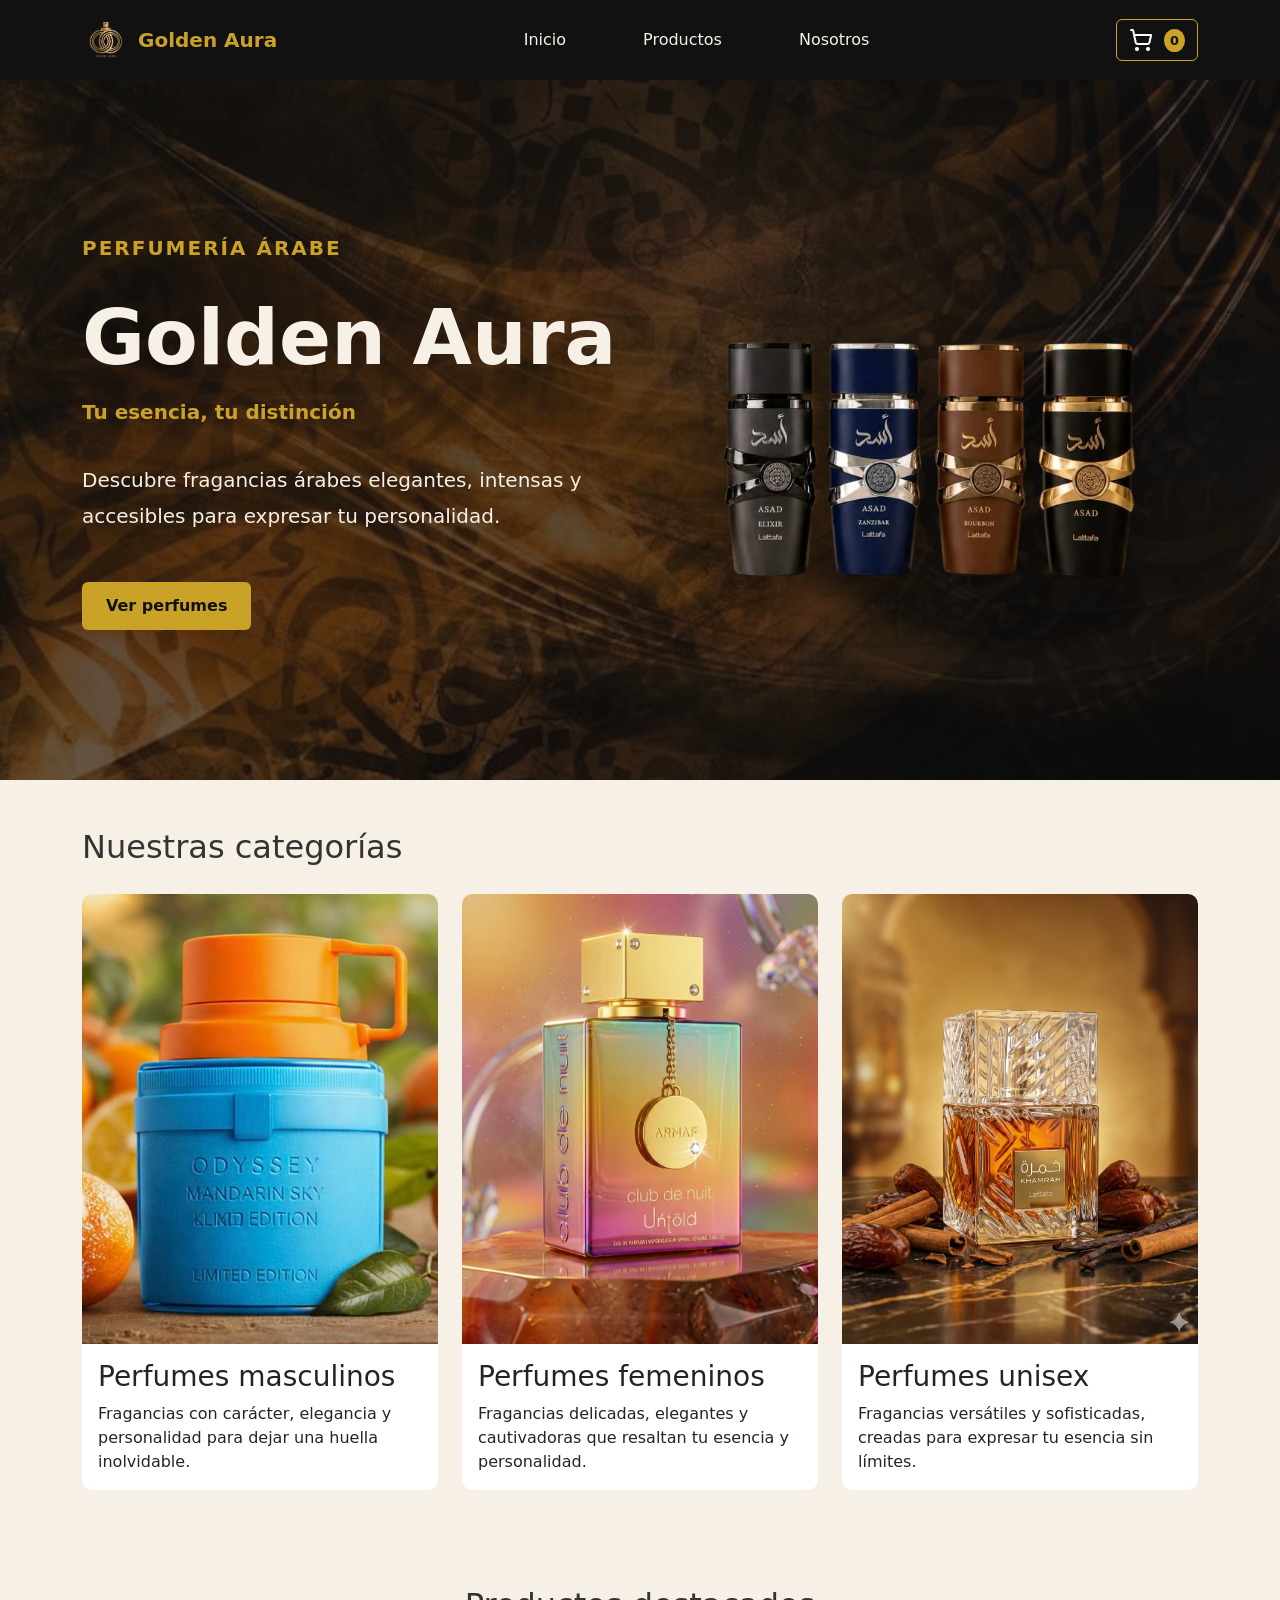
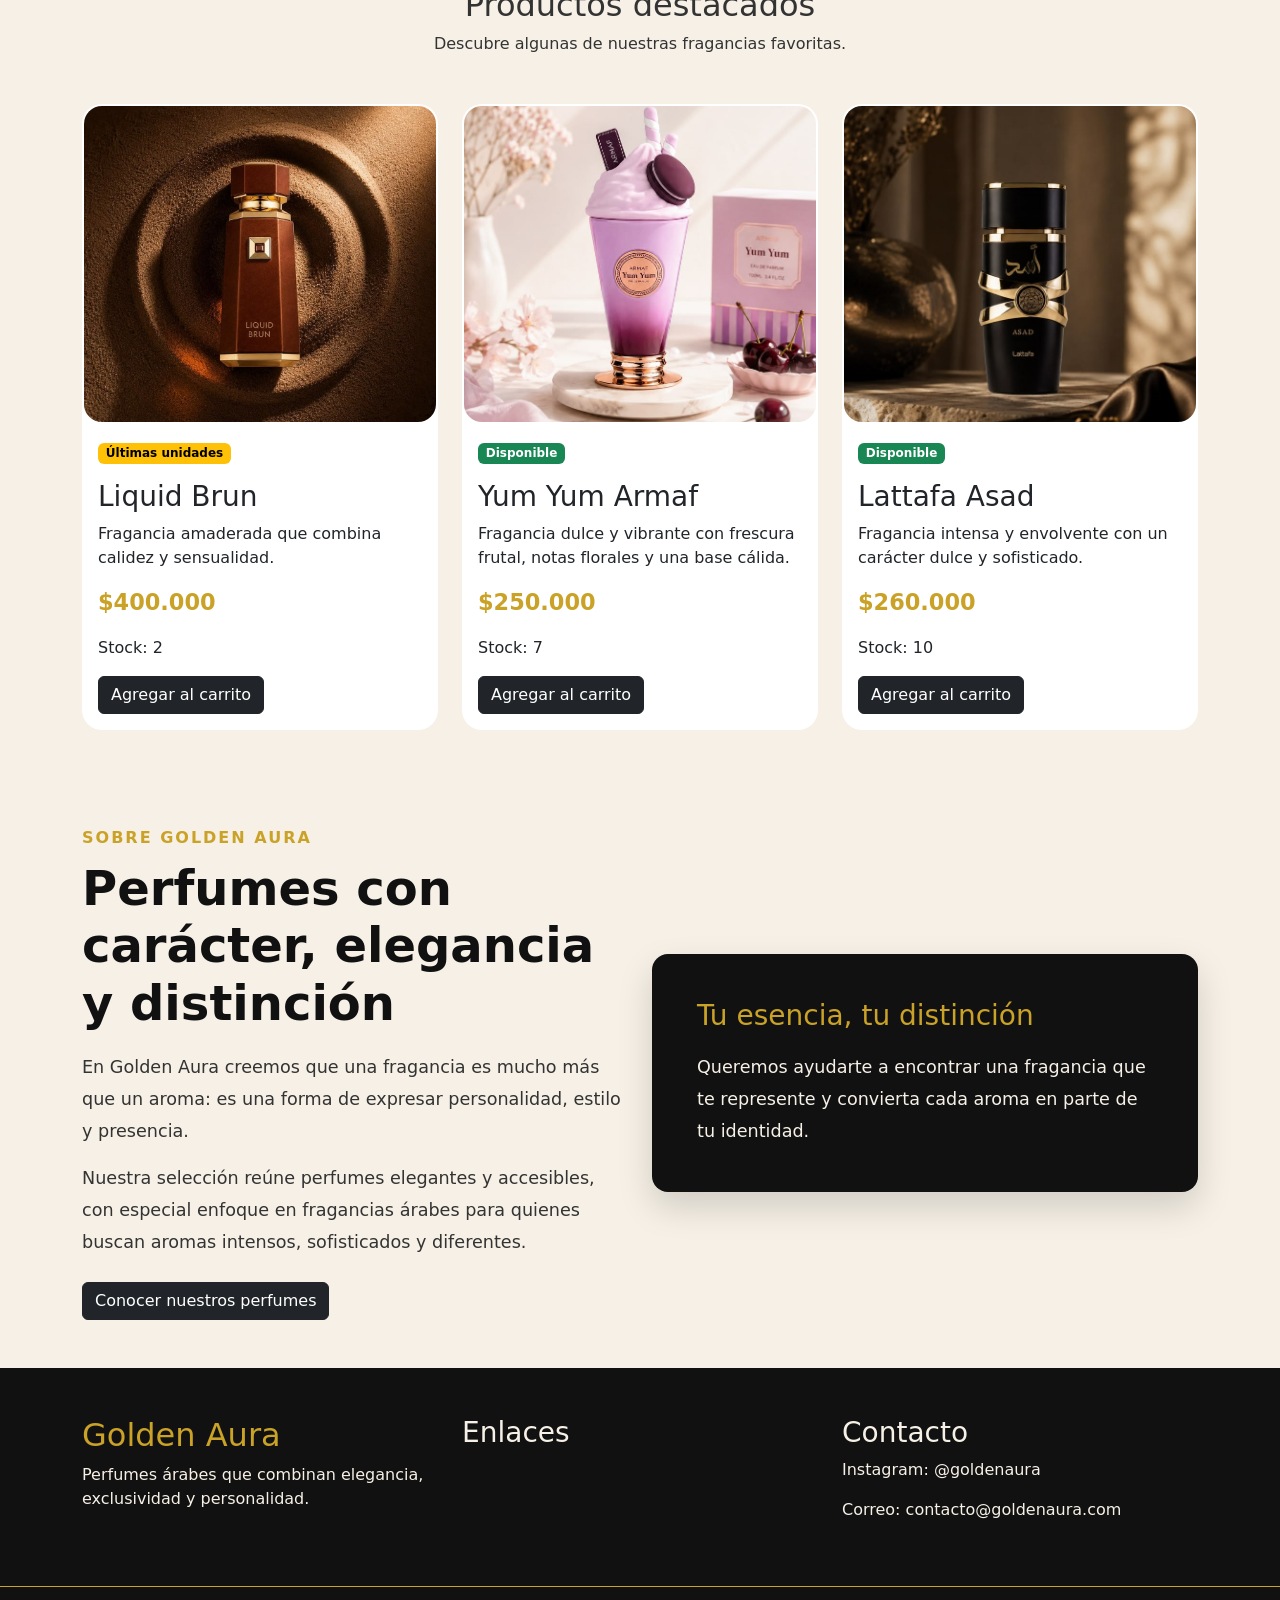
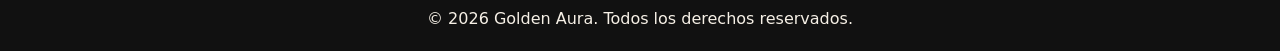
==== golden-aura/index.html @ b5bcd1ad "first commit" ====
<!DOCTYPE html>
<html lang="es">

<head>
    <meta charset="UTF-8">
    <meta name="viewport" content="width=device-width, initial-scale=1.0">
    <title>Golden Aura | Perfumes árabes</title>
    <link href="https://cdn.jsdelivr.net/npm/bootstrap@5.3.8/dist/css/bootstrap.min.css" rel="stylesheet"
        integrity="sha384-sRIl4kxILFvY47J16cr9ZwB07vP4J8+LH7qKQnuqkuIAvNWLzeN8tE5YBujZqJLB" crossorigin="anonymous" />

    <link rel="stylesheet" href="css/styles.css" />
</head>

<body>
    <header class="site-header">
        <div class="container d-flex flex-wrap align-items-center justify-content-between py-3">

            <a href="#inicio" class="d-flex align-items-center text-decoration-none">
                <img src="./assets/icons/logo.png" alt="" width="48" height="48">

                <span class="brand-name ms-2 fw-bold">
                    Golden Aura
                </span>
            </a>

            <nav aria-label="Navegación principal">
                <ul class="nav">
                    <li class="nav-item">
                        <a class="nav-link nav-link-golden" href="#inicio">Inicio</a>
                    </li>

                    <li class="nav-item">
                        <a class="nav-link nav-link-golden" href="pages/productos.html">Productos</a>
                    </li>

                    <li class="nav-item">
                        <a class="nav-link nav-link-golden" href="#nosotros">Nosotros</a>
                    </li>
                </ul>
            </nav>

            <button type="button" class="cart-button" aria-label="Abrir carrito de compras" data-bs-toggle="offcanvas"
                data-bs-target="#carritoOffcanvas">
                <img src="./assets/icons/shopping-cart.png" alt="" width="24" height="24">
                <span id="cart-count">0</span>
            </button>

        </div>
    </header>

    <main>

        <section id="inicio" class="hero-section">
            <div class="container">
                <div class="row align-items-center">

                    <div class="col-12 col-md-6">
                        <p class="hero-label">Perfumería árabe</p>

                        <h1>Golden Aura</h1>

                        <p class="hero-slogan">Tu esencia, tu distinción</p>

                        <p class="hero-description">
                            Descubre fragancias árabes elegantes, intensas y accesibles
                            para expresar tu personalidad.
                        </p>

                        <a href="pages/productos.html" class="hero-button">
                            Ver perfumes
                        </a>
                    </div>

                    <div class="col-12 col-md-6 text-center">
                        <img src="./assets/images/perfume-sin-fondo.png" alt="Perfume árabe destacado de Golden Aura"
                            class="hero-product-image">
                    </div>

                </div>
            </div>
        </section>

        <section id="categorias" class="container py-5">
            <h2>Nuestras categorías</h2>

            <div class="row g-4 category-section">
                <div class="col-12 col-md-4">
                    <article class="card category-card h-100">

                        <img src="./assets/images/categoria-masculino.jpg" class="card-img-top"
                            alt="Perfumes masculinos">

                        <div class="card-body">
                            <h3 class="card-title">Perfumes masculinos</h3>

                            <p class="card-text">
                                Fragancias con carácter, elegancia y personalidad
                                para dejar una huella inolvidable.
                            </p>
                        </div>

                    </article>
                </div>

                <div class="col-12 col-md-4">
                    <article class="card category-card h-100">

                        <img src="./assets/images/categoria-femenino.jpg" class="card-img-top" alt="Perfumes femeninos">

                        <div class="card-body">
                            <h3 class="card-title">Perfumes femeninos</h3>

                            <p class="card-text">
                                Fragancias delicadas, elegantes y cautivadoras que resaltan tu esencia y personalidad.
                            </p>
                        </div>

                    </article>
                </div>

                <div class="col-12 col-md-4">
                    <article class="card category-card h-100">

                        <img src="./assets/images/categoria-unisex.jpg" class="card-img-top" alt="Perfumes unisex">

                        <div class="card-body">
                            <h3 class="card-title">Perfumes unisex</h3>

                            <p class="card-text">
                                Fragancias versátiles y sofisticadas, creadas para expresar tu esencia sin límites.
                            </p>
                        </div>

                    </article>
                </div>
            </div>
        </section>

        <section id="productos" class="container py-5">

            <div class="text-center mb-5">
                <h2>Productos destacados</h2>
                <p>Descubre algunas de nuestras fragancias favoritas.</p>
            </div>

            <div class="row g-4" id="productos-container">

            </div>

        </section>

    </main>

    <div class="offcanvas offcanvas-end" tabindex="-1" id="carritoOffcanvas" aria-labelledby="carritoTitulo">

        <div class="offcanvas-header">

            <h2 class="offcanvas-title" id="carritoTitulo">
                Tu carrito
            </h2>

            <button type="button" class="btn-close" data-bs-dismiss="offcanvas" aria-label="Cerrar"></button>

        </div>

        <div class="offcanvas-body" id="carrito-contenido">
        </div>

    </div>

    <section id="nosotros" class="about-section py-5">
        <div class="container">

            <div class="row align-items-center g-4">

                <div class="col-12 col-md-6">

                    <p class="about-eyebrow">
                        SOBRE GOLDEN AURA
                    </p>

                    <h2 class="about-title">
                        Perfumes con carácter, elegancia y distinción
                    </h2>

                    <p class="about-text">
                        En Golden Aura creemos que una fragancia es mucho más que un aroma:
                        es una forma de expresar personalidad, estilo y presencia.
                    </p>

                    <p class="about-text">
                        Nuestra selección reúne perfumes elegantes y accesibles, con especial
                        enfoque en fragancias árabes para quienes buscan aromas intensos,
                        sofisticados y diferentes.
                    </p>

                    <a href="pages/productos.html" class="btn btn-dark mt-2">
                        Conocer nuestros perfumes
                    </a>

                </div>

                <div class="col-12 col-md-6">

                    <div class="about-card">
                        <h3>Tu esencia, tu distinción</h3>

                        <p>
                            Queremos ayudarte a encontrar una fragancia que te represente y
                            convierta cada aroma en parte de tu identidad.
                        </p>
                    </div>

                </div>

            </div>

        </div>
    </section>

    <footer class="site-footer">

        <div class="container py-5">

            <div class="row g-4">

                <div class="col-12 col-md-4">
                    <h2 class="footer-brand">Golden Aura</h2>

                    <p>
                        Perfumes árabes que combinan elegancia,
                        exclusividad y personalidad.
                    </p>
                </div>

                <div class="col-12 col-md-4">
                    <h3>Enlaces</h3>

                    <nav aria-label="Navegación del pie de página">
                        <!-- Aquí van los enlaces -->
                    </nav>
                </div>

                <div class="col-12 col-md-4">
                    <h3>Contacto</h3>

                    <p>Instagram: @goldenaura</p>
                    <p>Correo: contacto@goldenaura.com</p>
                </div>

            </div>

        </div>

        <div class="footer-bottom">
            <p>© 2026 Golden Aura. Todos los derechos reservados.</p>
        </div>

    </footer>

    <script src="https://cdn.jsdelivr.net/npm/bootstrap@5.3.8/dist/js/bootstrap.bundle.min.js">
    </script>

    <script src="js/app.js"></script>

</body>

</html>
---- golden-aura/css/styles.css ----
:root {
  --color-dorado: #c9a227;
  --color-negro: #111111;
  --color-crema: #f6f0e6;
  --color-texto: #333333;
}

/* body section*/
body {
  margin: 0;
  background-color: var(--color-crema);
  color: var(--color-texto);
}

/* header section*/
.site-header {
  background-color: var(--color-negro);
}

.site-header .nav {
  gap: 45px;
}

.brand-name {
  color: var(--color-dorado);
  font-size: 1.25rem;
}

.nav-link-golden {
  color: var(--color-crema);
  transition: color 0.3s ease;
}

.nav-link-golden:hover,
.nav-link-golden:focus {
  color: var(--color-dorado);
}

.cart-button {
  padding: 8px 12px;
  background-color: transparent;
  border: 1px solid var(--color-dorado);
  border-radius: 6px;
  cursor: pointer;
  transition: background-color 0.3s ease;
}

.cart-button:hover,
.cart-button:focus {
  background-color: var(--color-dorado);
}

#cart-count {
  display: inline-block;
  min-width: 20px;
  margin-left: 6px;
  padding: 2px 6px;

  background-color: var(--color-dorado);
  color: var(--color-negro);

  border-radius: 50%;
  font-size: 0.8rem;
  font-weight: bold;
  text-align: center;
}

/* hero section*/
.hero-section {
  min-height: 75vh;
  display: flex;
  align-items: center;
  padding: 60px 0;
  overflow: hidden;

  background-image:
    linear-gradient(
      rgba(17, 17, 17, 0.75),
      rgba(17, 17, 17, 0.65)
    ),
    url("../assets/images/fondo-hero.jpg");

  background-size: cover;
  background-position: center;
  background-repeat: no-repeat;
}

.hero-label {
  color: var(--color-dorado);
  font-weight: bold;
  text-transform: uppercase;
  letter-spacing: 2px;
}

.hero-section h1 {
  color: var(--color-crema);
  font-size: 3rem;
  font-weight: bold;
}

.hero-slogan {
  color: var(--color-dorado);
  font-size: 1.5rem;
  font-weight: bold;
}

.hero-description {
  max-width: 500px;
  color: var(--color-crema);
  line-height: 1.7;
}

.hero-button {
  display: inline-block;
  margin-top: 16px;
  padding: 12px 24px;
  background-color: var(--color-dorado);
  color: var(--color-negro);
  border-radius: 6px;
  text-decoration: none;
  font-weight: bold;
  transition: transform 0.3s ease;
}

.hero-button:hover,
.hero-button:focus {
  color: var(--color-negro);
  transform: translateY(-3px);
}
.hero-product-image {
  display: block;
  width: 100%;
  max-width: 420px;
  height: auto;
  margin: 30px auto 0;
  object-fit: contain;
  filter: drop-shadow(0 20px 20px rgba(0, 0, 0, 0.45));
}
@media (max-width: 767px) {
  .hero-section {
    min-height: auto;
    padding: 70px 0 40px;
    text-align: center;
  }

  .hero-description {
    margin-left: auto;
    margin-right: auto;
  }

  .hero-product-image {
    max-width: 300px;
  }
}

/*section categorias*/
.category-section {
  padding-top: 20px;
}

.category-card {
  border: none;
  border-radius: 10px;
  overflow: hidden;
  transition: transform 0.3s ease;
}
.category-card:hover {
  transform: translateY(-5px);
}
.category-card img {
  height: 450px;
  object-fit: cover;
}

/*section productos destacados*/

.product-card {
  border: none;
  border-radius: 20px;
  overflow: hidden;
  transition: transform 0.3s ease;
}

.product-card:hover {
  transform: translateY(-5px);
}

.product-image {
  border-radius: 20px;
  height: 320px;
  object-fit: cover;
  padding: 2px;
  
}

.product-price {
  color: var(--color-dorado);
  font-size: 1.4rem;
  font-weight: bold;
}

/* =========================================
   NOSOTROS
========================================= */

.about-section {
  background-color: var(--color-crema);
}

.about-eyebrow {
  color: var(--color-dorado);
  font-weight: 700;
  letter-spacing: 2px;
  margin-bottom: 10px;
}

.about-title {
  color: var(--color-negro);
  font-size: clamp(2rem, 4vw, 3rem);
  font-weight: 700;
  margin-bottom: 20px;
}

.about-text {
  color: var(--color-gris-oscuro);
  font-size: 1.1rem;
  line-height: 1.8;
}

.about-card {
  background-color: var(--color-negro);
  color: var(--color-crema);

  padding: 45px;
  border-radius: 16px;

  box-shadow: 0 15px 35px rgba(0, 0, 0, 0.15);
}

.about-card h3 {
  color: var(--color-dorado);
  margin-bottom: 20px;
}

.about-card p {
  font-size: 1.1rem;
  line-height: 1.8;
  margin-bottom: 0;
}

/*footer*/

.site-footer {
  background-color: var(--color-negro);
  color: var(--color-crema);
}

.footer-brand {
  color: var(--color-dorado);
}

.site-footer a {
  color: var(--color-crema);
  text-decoration: none;
}

.site-footer a:hover,
.site-footer a:focus {
  color: var(--color-dorado);
}

.footer-bottom {
  border-top: 1px solid var(--color-dorado);
  padding: 20px;
  text-align: center;
}

.footer-bottom p {
  margin: 0;
}

.checkout-summary {
  background-color: var(--color-crema);
  border-radius: 12px;
}

.checkout-summary article {
  border-bottom: 1px solid #ddd;
  padding-bottom: 1rem;
}

.checkout-summary article:last-child {
  border-bottom: none;
}

#api-productos-container .product-card {
  transition: transform 0.3s ease;
}

#api-productos-container .product-card:hover {
  transform: translateY(-5px);
}

#api-estado {
  min-height: 50px;
}

/* =========================================
   HEADER FIJO AL HACER SCROLL
========================================= */

.site-header {
  position: sticky;
  top: 0;
  z-index: 1030;
  background-color: var(--color-negro);
}


/* =========================================
   HERO
========================================= */

.hero-section {
  min-height: 700px;

  display: flex;
  align-items: center;

  padding: 70px 0;

  background-size: cover;
  background-position: center;
  background-repeat: no-repeat;
}


/* Columna del texto */

.hero-section .col-md-6:first-child {
  max-width: 650px;
}


/* PERfumería árabe */

.hero-section h1 {
  font-size: clamp(3.5rem, 6vw, 5rem);
  font-weight: 700;
  line-height: 1.05;
  margin-bottom: 1rem;
}


/* Tu esencia, tu distinción */

.hero-section h2 {
  font-size: clamp(1.6rem, 3vw, 2.2rem);
  font-weight: 700;
  margin-bottom: 1.5rem;
}


/* Texto descriptivo */

.hero-section p {
  font-size: 1.25rem;
  line-height: 1.8;
  max-width: 620px;
  margin-bottom: 2rem;
}


/* Botón */

.hero-section .btn {
  font-size: 1.1rem;
  font-weight: 600;

  padding: 14px 30px;

  border-radius: 8px;
}


/* Imagen del perfume */

.hero-product-image {
  width: 100%;
  max-width: 630px;
  max-height: 780px;

  object-fit: contain;

  filter: drop-shadow(0 20px 25px rgba(0, 0, 0, 0.45));
}


/* Columna donde está el perfume */

.hero-section .col-md-6:last-child {
  display: flex;
  justify-content: center;
  align-items: center;
}


/* =========================================
   RESPONSIVE
========================================= */

@media (max-width: 767px) {

  .hero-section {
    min-height: auto;
    padding: 70px 0 50px;
    text-align: center;
  }

  .hero-section p {
    margin-left: auto;
    margin-right: auto;
  }

  .hero-product-image {
    max-width: 300px;
    margin-top: 40px;
  }

}
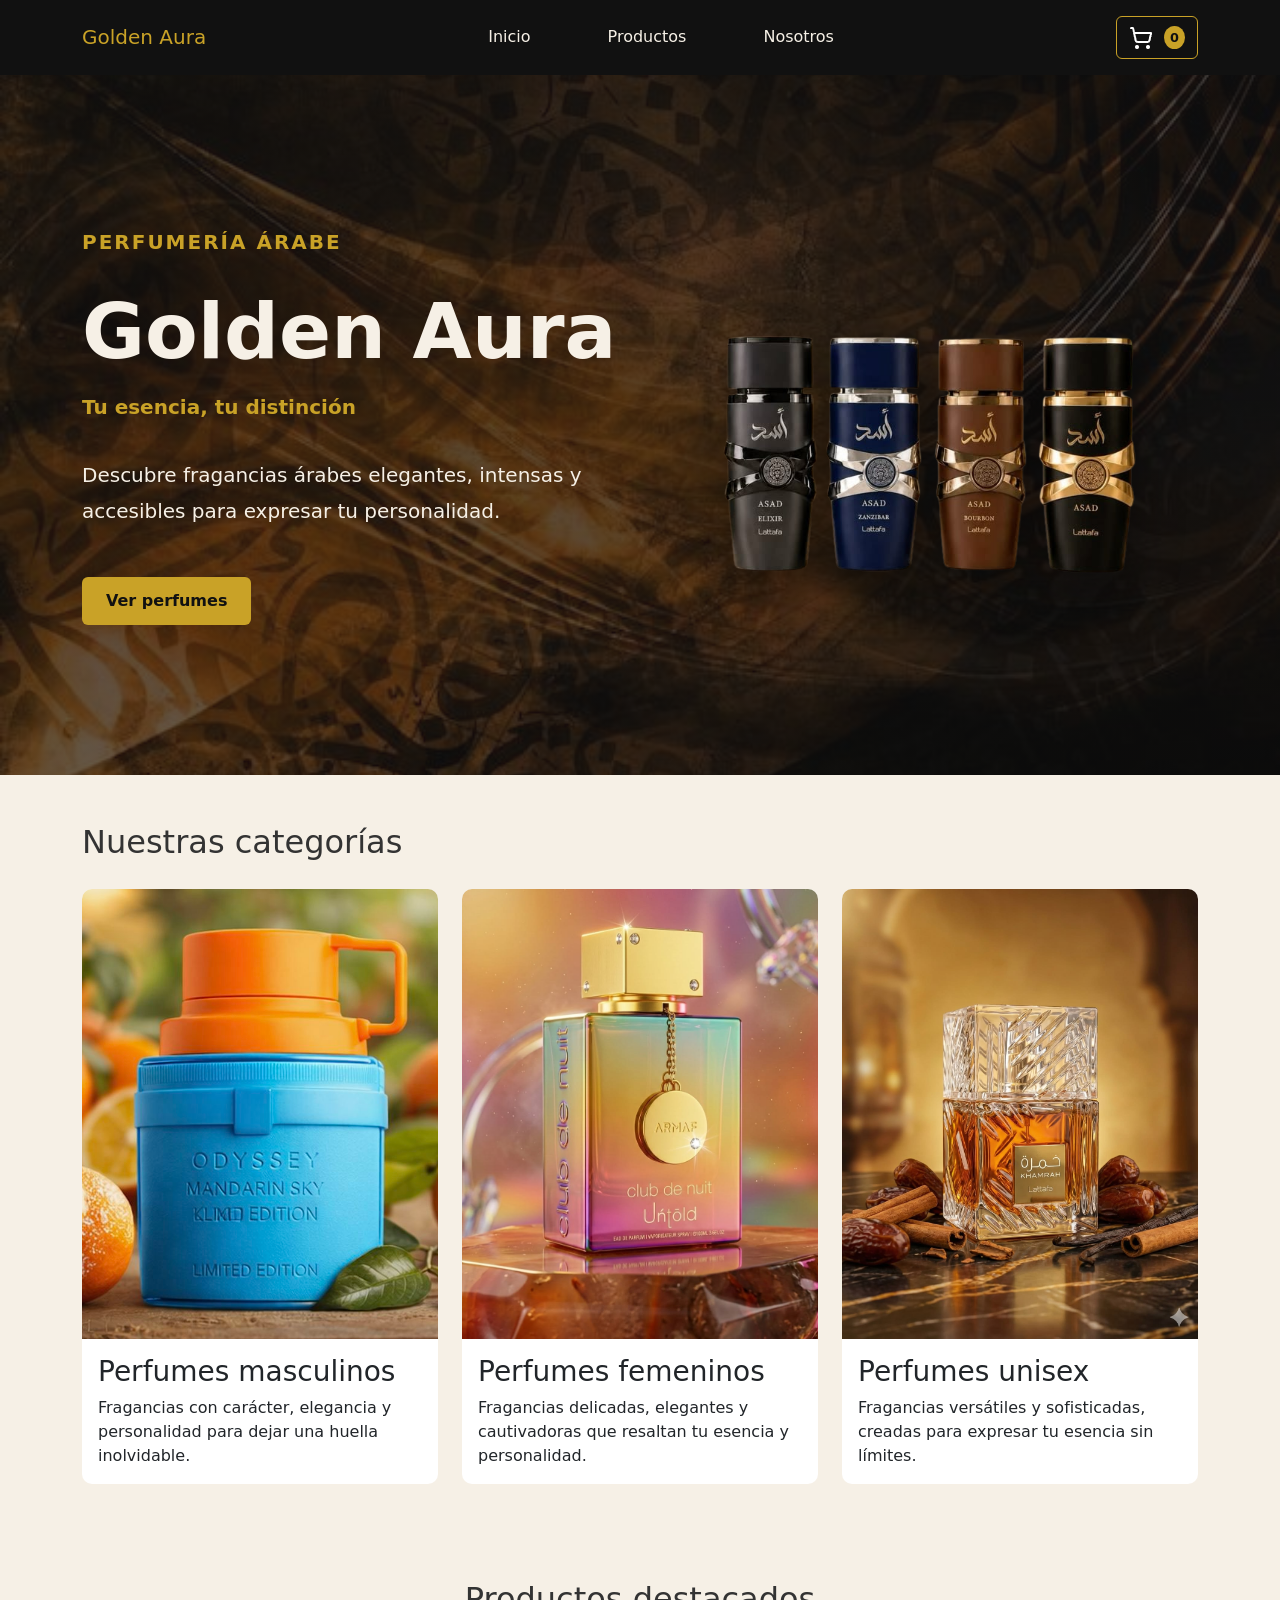
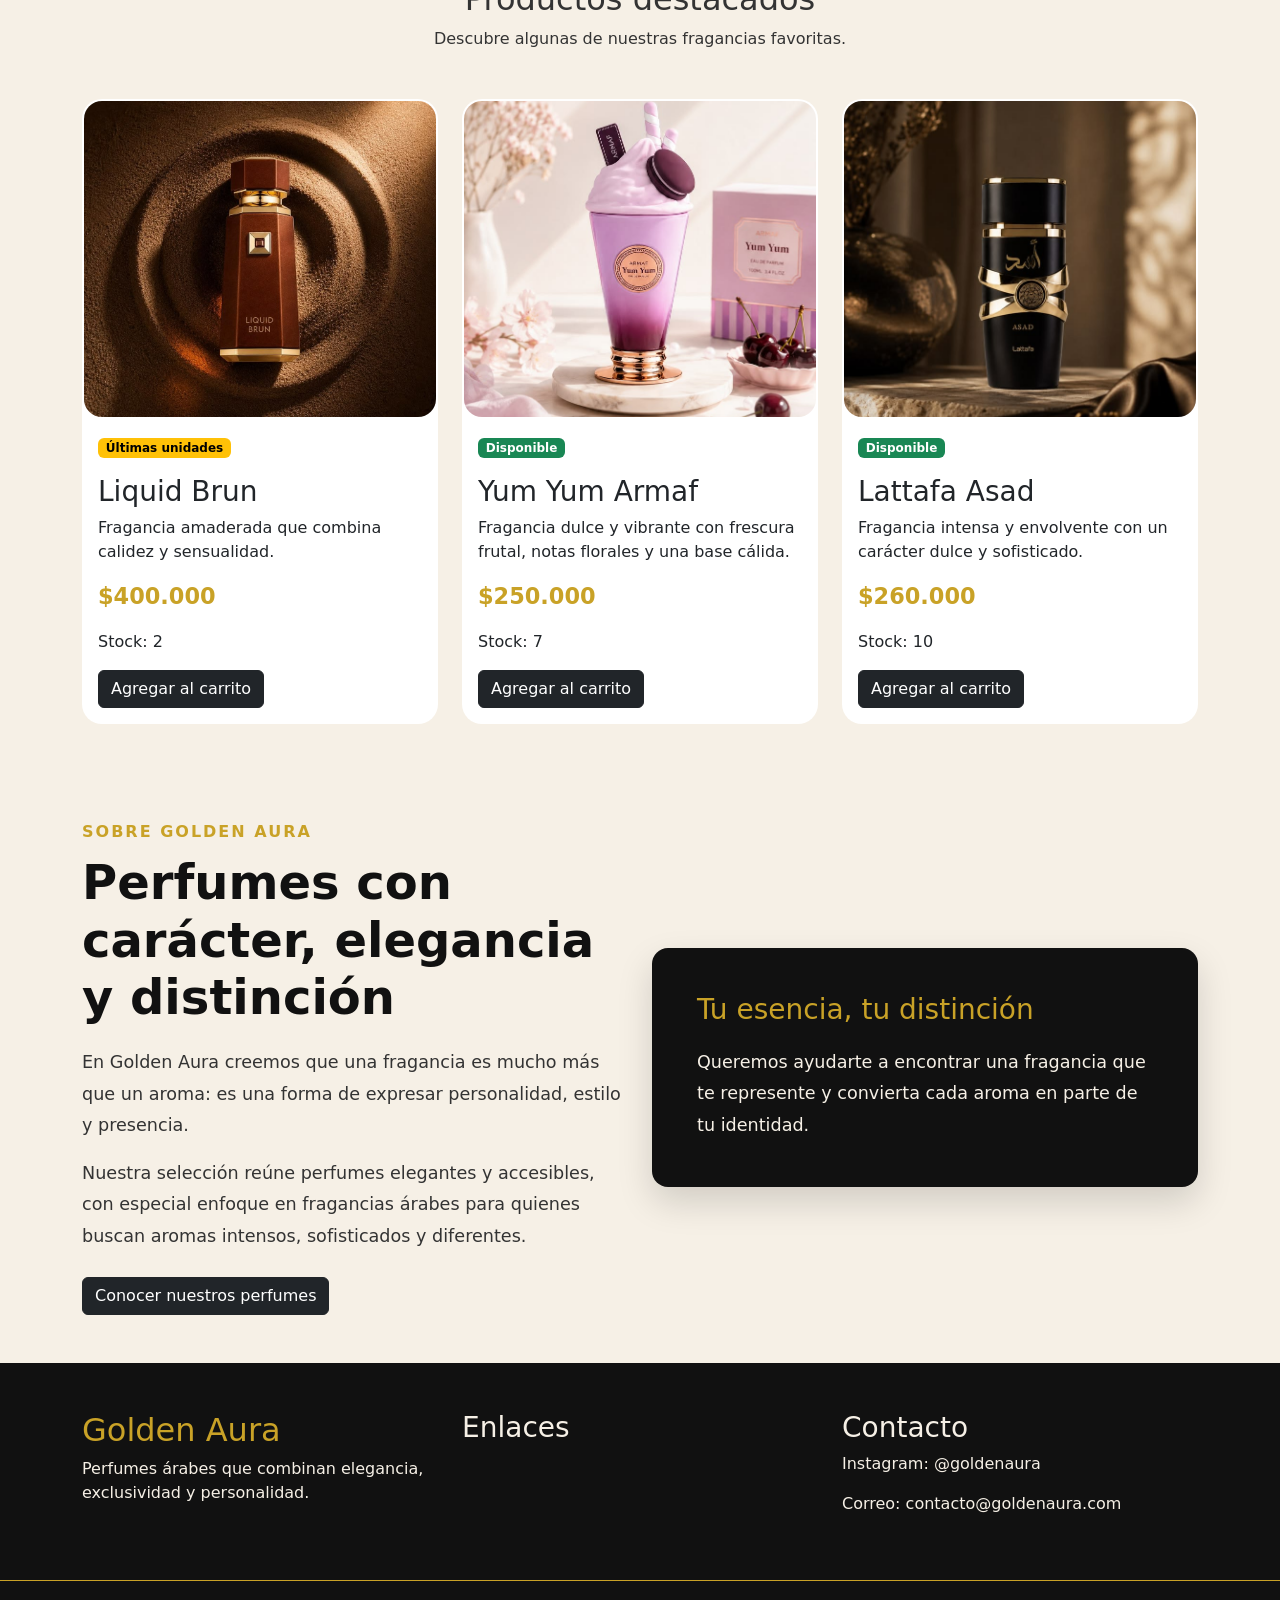
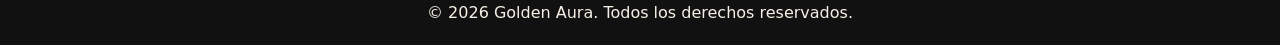
==== commit 4993fdd7: "feat: mejorar navegación responsive y experiencia del carrito - Agrega menú hamburguesa responsive c" ====
--- a/golden-aura/index.html
+++ b/golden-aura/index.html
@@ -13,29 +13,50 @@
 
 <body>
     <header class="site-header">
-        <div class="container d-flex flex-wrap align-items-center justify-content-between py-3">
-
-            <a href="#inicio" class="d-flex align-items-center text-decoration-none">
-                <img src="./assets/icons/logo.png" alt="" width="48" height="48">
-
-                <span class="brand-name ms-2 fw-bold">
-                    Golden Aura
-                </span>
-            </a>
-
-            <nav aria-label="Navegación principal">
-                <ul class="nav">
-                    <li class="nav-item">
-                        <a class="nav-link nav-link-golden" href="#inicio">Inicio</a>
-                    </li>
-
-                    <li class="nav-item">
-                        <a class="nav-link nav-link-golden" href="pages/productos.html">Productos</a>
-                    </li>
-
-                    <li class="nav-item">
-                        <a class="nav-link nav-link-golden" href="#nosotros">Nosotros</a>
-                    </li>
+        <div class="container d-flex align-items-center justify-content-between py-3">
+
+            <!-- IZQUIERDA: HAMBURGUESA + LOGO -->
+            <div class="d-flex align-items-center gap-3">
+
+                <button type="button" class="menu-hamburguesa d-md-none" data-bs-toggle="offcanvas"
+                    data-bs-target="#menuOffcanvas" aria-controls="menuOffcanvas" aria-label="Abrir menú">
+                    ☰
+                </button>
+
+                <!-- DEJA AQUÍ TU LOGO COMO YA LO TIENES -->
+                <a href="#inicio" class="d-flex align-items-center text-decoration-none">
+                    <img src="assets/images/tu-logo.png" alt="" class="logo">
+
+                    <span class="brand-name">
+                        Golden Aura
+                    </span>
+                </a>
+
+            </div>
+
+
+            <!-- MENÚ NORMAL: SOLO ESCRITORIO -->
+            <nav class="d-none d-md-block" aria-label="Navegación principal">
+                <ul class="nav menu-nav">
+
+                    <li class="nav-item">
+                        <a href="#inicio" class="nav-link nav-link-golden">
+                            Inicio
+                        </a>
+                    </li>
+
+                    <li class="nav-item">
+                        <a href="pages/productos.html" class="nav-link nav-link-golden">
+                            Productos
+                        </a>
+                    </li>
+
+                    <li class="nav-item">
+                        <a href="#nosotros" class="nav-link nav-link-golden">
+                            Nosotros
+                        </a>
+                    </li>
+
                 </ul>
             </nav>
 
@@ -48,6 +69,61 @@
         </div>
     </header>
 
+    <div class="offcanvas offcanvas-start menu-offcanvas" tabindex="-1" id="menuOffcanvas"
+        aria-labelledby="menuOffcanvasTitulo">
+
+        <div class="offcanvas-header">
+
+            <h2 class="offcanvas-title" id="menuOffcanvasTitulo">
+                Golden Aura
+            </h2>
+
+            <button type="button" class="btn-close btn-close-white" data-bs-dismiss="offcanvas"
+                aria-label="Cerrar"></button>
+
+        </div>
+
+
+        <div class="offcanvas-body">
+
+            <nav aria-label="Menú móvil">
+
+                <ul class="nav flex-column menu-mobile">
+
+                    <li class="nav-item">
+
+                        <a href="#inicio" class="nav-link" >
+                            Inicio
+                        </a>
+
+                    </li>
+
+
+                    <li class="nav-item">
+
+                        <a href="pages/productos.html" class="nav-link">
+                            Productos
+                        </a>
+
+                    </li>
+
+
+                    <li class="nav-item">
+
+                        <a href="#nosotros" class="nav-link">
+                            Nosotros
+                        </a>
+
+                    </li>
+
+                </ul>
+
+            </nav>
+
+        </div>
+
+    </div>
+
     <main>
 
         <section id="inicio" class="hero-section">
--- a/golden-aura/css/styles.css
+++ b/golden-aura/css/styles.css
@@ -63,6 +63,62 @@
   font-size: 0.8rem;
   font-weight: bold;
   text-align: center;
+}
+
+/* =========================================
+   MENÚ HAMBURGUESA
+========================================= */
+
+.menu-hamburguesa {
+  background: transparent;
+  border: none;
+
+  color: var(--color-dorado);
+
+  font-size: 2rem;
+  line-height: 1;
+
+  padding: 5px;
+
+  cursor: pointer;
+}
+
+
+/* =========================================
+   OFFCANVAS MENÚ
+========================================= */
+
+.menu-offcanvas {
+  background-color: var(--color-negro);
+  color: var(--color-crema);
+
+  max-width: 300px;
+}
+
+.menu-offcanvas .offcanvas-title {
+  color: var(--color-dorado);
+  font-weight: 700;
+}
+
+.menu-mobile {
+  margin-top: 20px;
+}
+
+.menu-mobile .nav-link {
+  color: var(--color-crema);
+
+  font-size: 1.2rem;
+  font-weight: 500;
+
+  padding: 16px 5px;
+
+  border-bottom: 1px solid rgba(255, 255, 255, 0.1);
+
+  transition: color 0.3s ease;
+}
+
+.menu-mobile .nav-link:hover {
+  color: var(--color-dorado);
 }
 
 /* hero section*/
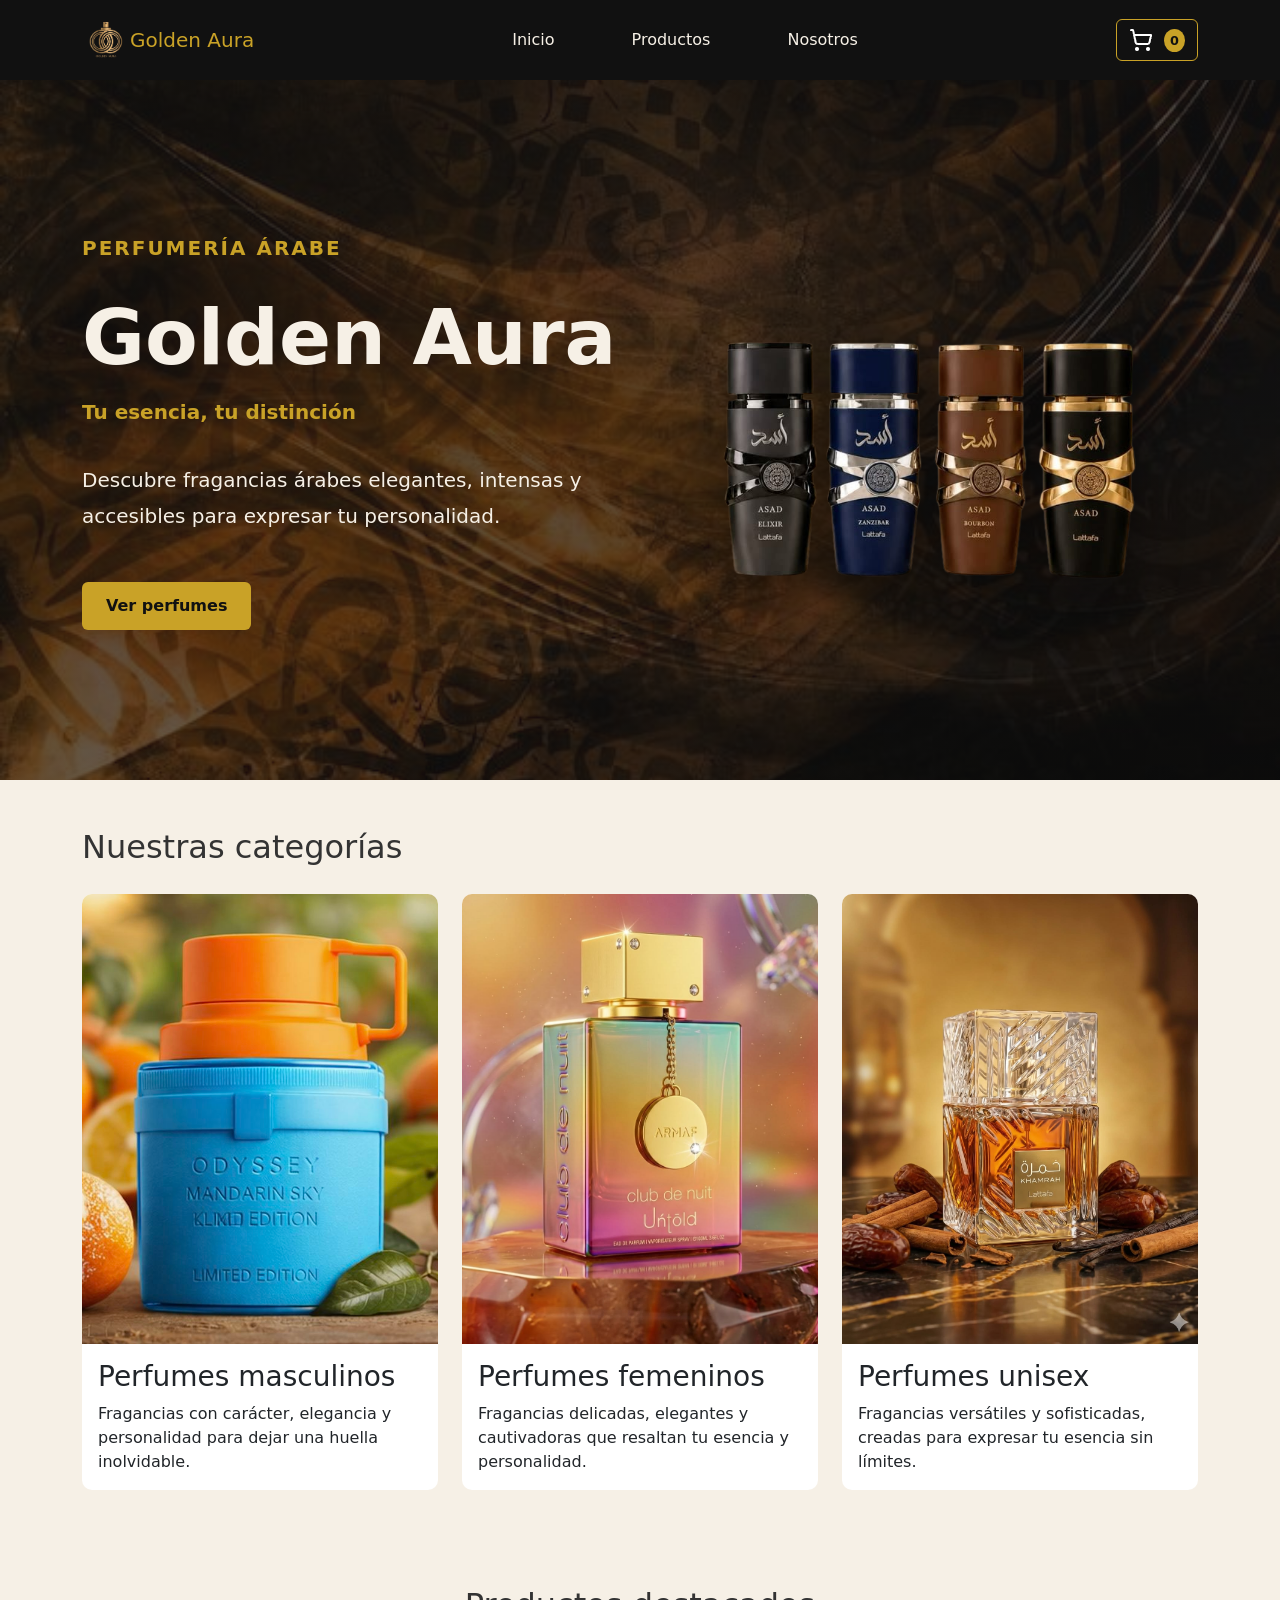
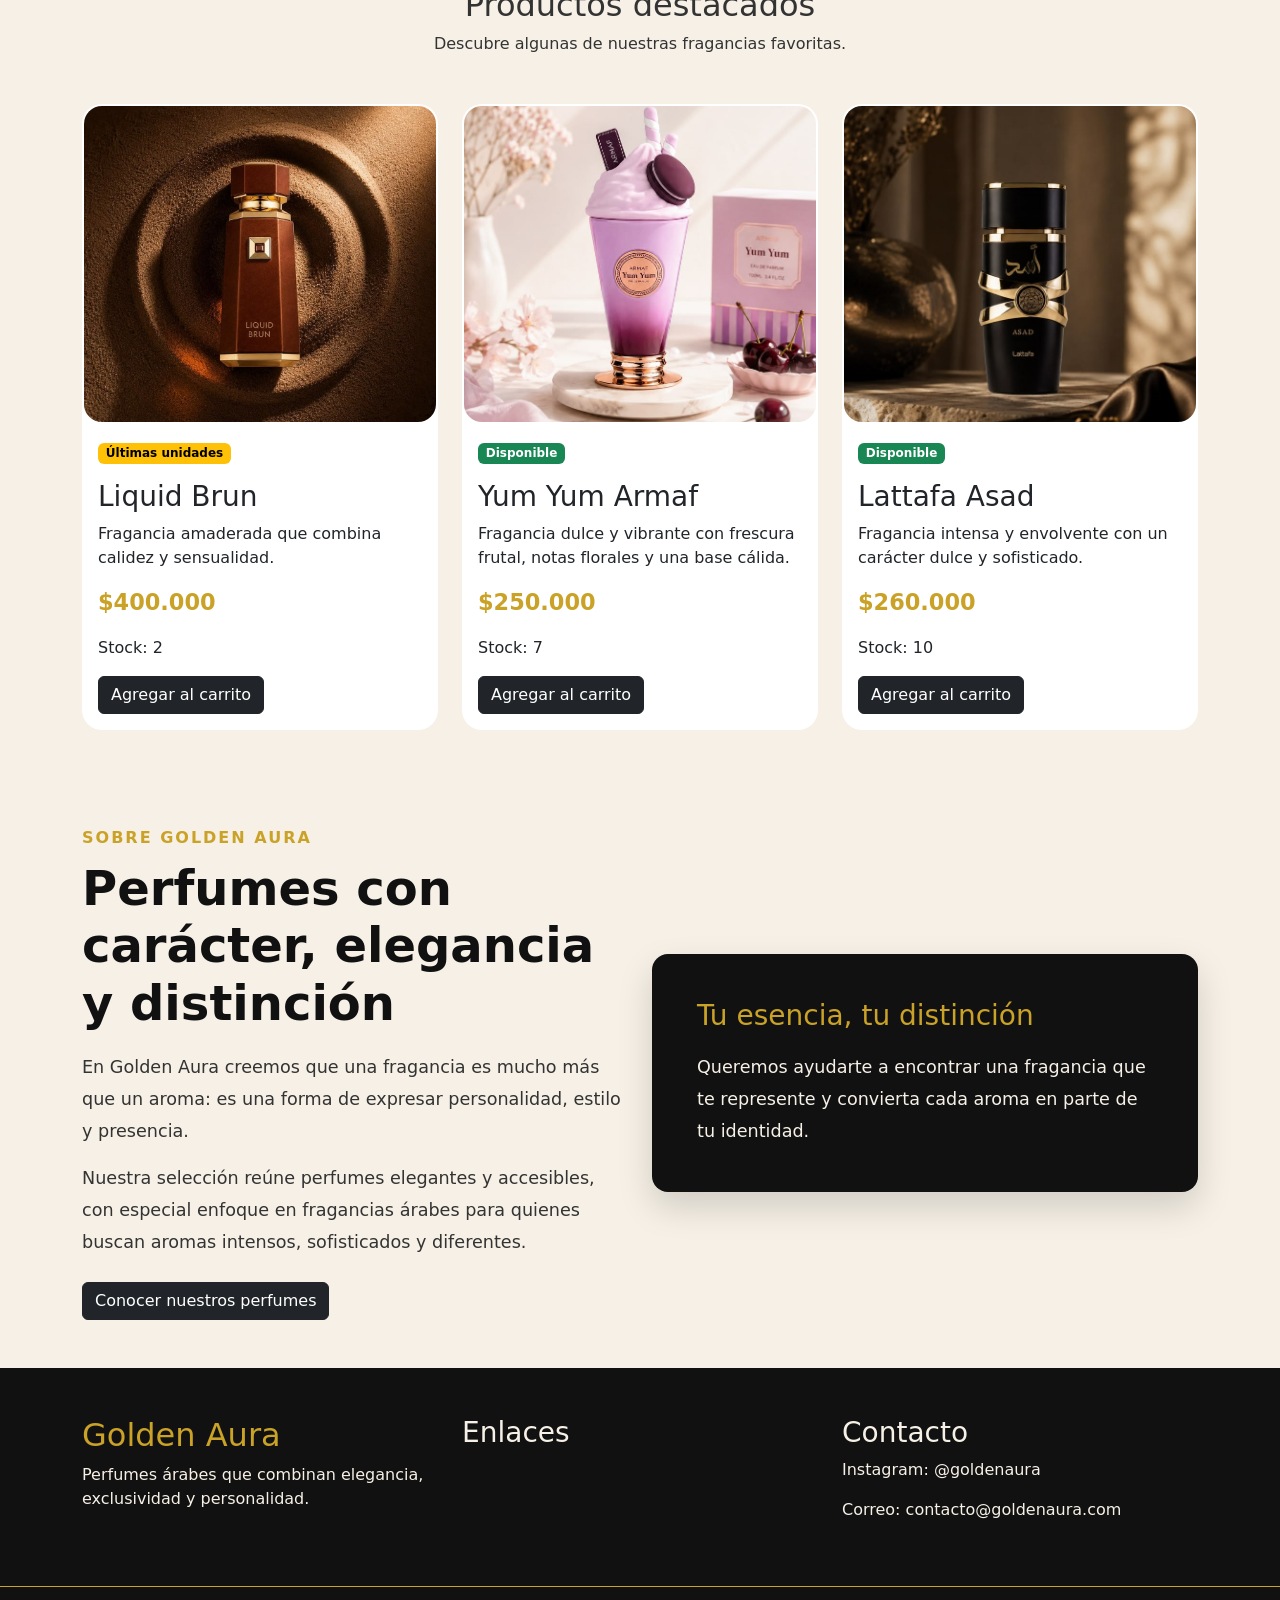
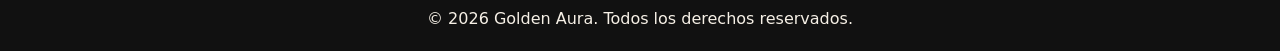
==== commit 6c70d8d8: "Cambio icono corregir tamaño del icono" ====
--- a/golden-aura/index.html
+++ b/golden-aura/index.html
@@ -25,7 +25,7 @@
 
                 <!-- DEJA AQUÍ TU LOGO COMO YA LO TIENES -->
                 <a href="#inicio" class="d-flex align-items-center text-decoration-none">
-                    <img src="assets/images/tu-logo.png" alt="" class="logo">
+                    <img src="./assets/icons/logo.png" alt="" width="48" height="48">
 
                     <span class="brand-name">
                         Golden Aura
@@ -92,7 +92,7 @@
 
                     <li class="nav-item">
 
-                        <a href="#inicio" class="nav-link" >
+                        <a href="#inicio" class="nav-link" data-bs-dismiss="offcanvas">
                             Inicio
                         </a>
 
@@ -110,7 +110,7 @@
 
                     <li class="nav-item">
 
-                        <a href="#nosotros" class="nav-link">
+                        <a href="#nosotros" class="nav-link" data-bs-dismiss="offcanvas">
                             Nosotros
                         </a>
 
